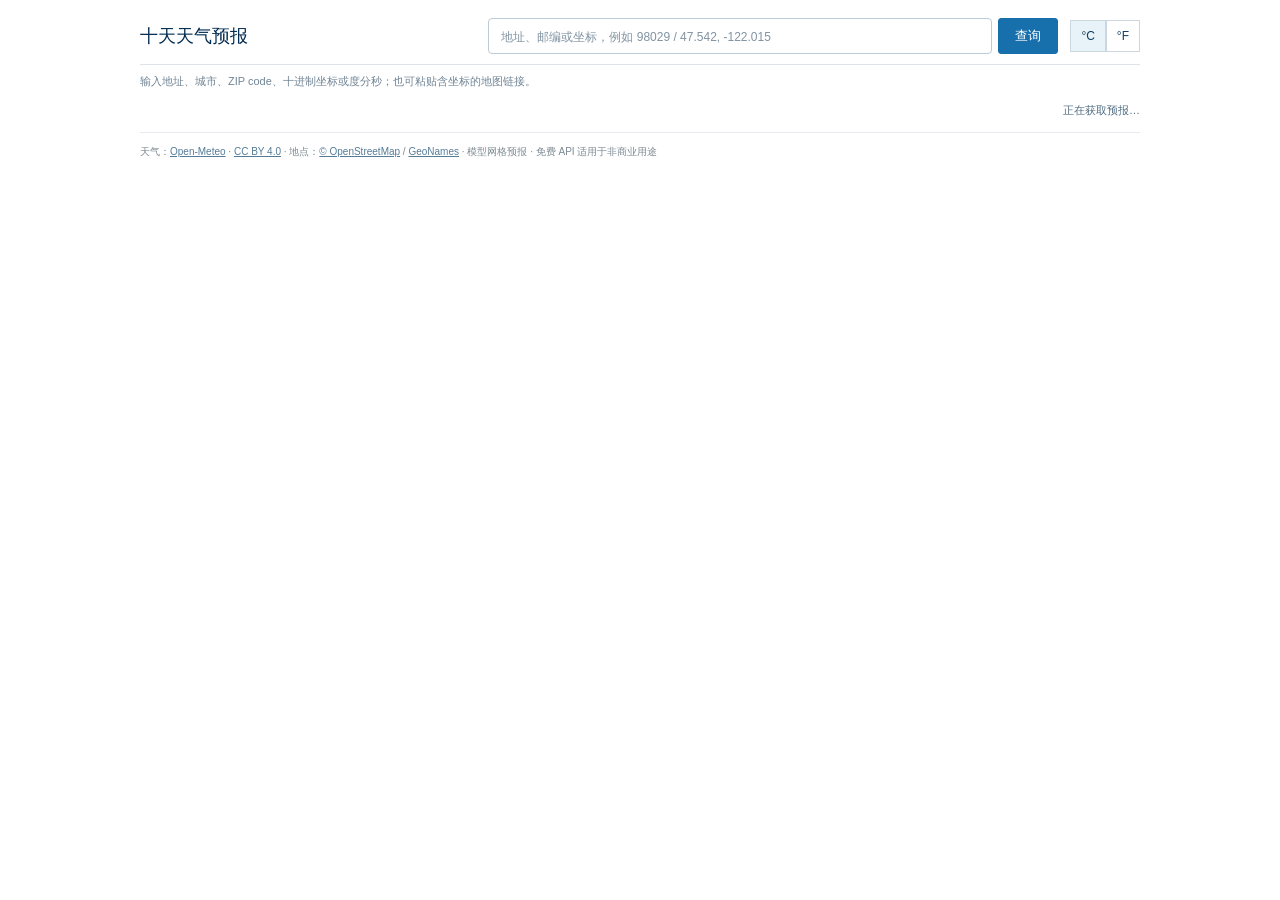
==== index.html @ ebcf1094 "Publish GPS weather forecast at /weather/" ====
<!doctype html>
<html lang="zh-CN">
<head><meta charset="utf-8"><meta name="viewport" content="width=device-width,initial-scale=1"><meta http-equiv="refresh" content="0;url=weather/"><title>天气预报</title></head>
<body><a href="weather/">打开十天天气预报</a></body>
</html>
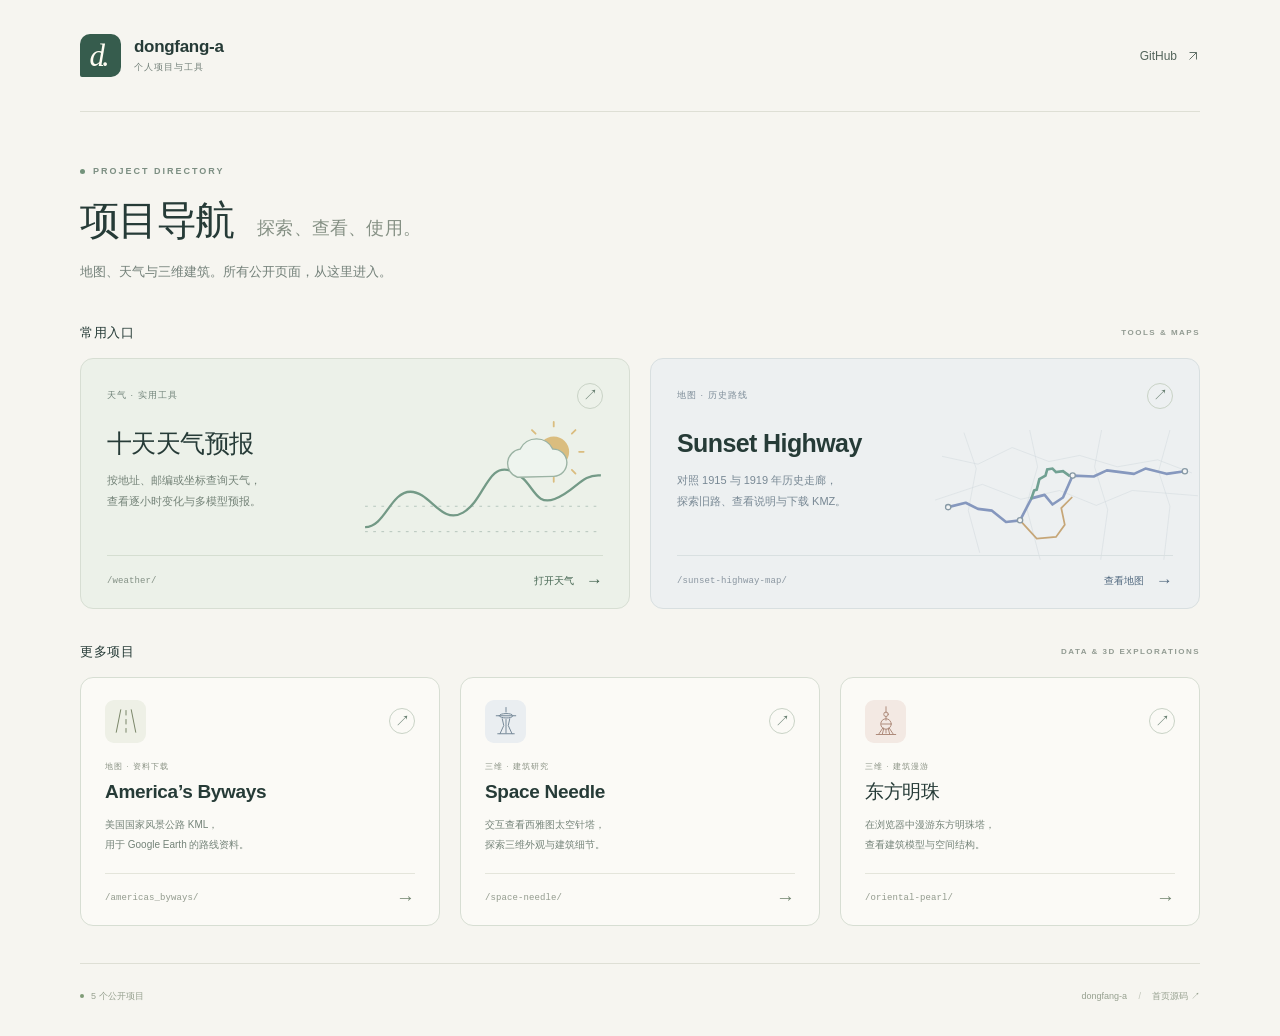
==== commit b26b5975: "Add homepage navigation for public tools and 3D projects" ====
--- a/index.html
+++ b/index.html
@@ -1,5 +1,79 @@
 <!doctype html>
 <html lang="zh-CN">
-<head><meta charset="utf-8"><meta name="viewport" content="width=device-width,initial-scale=1"><meta http-equiv="refresh" content="0;url=weather/"><title>天气预报</title></head>
-<body><a href="weather/">打开十天天气预报</a></body>
+<head>
+  <meta charset="utf-8">
+  <meta name="viewport" content="width=device-width,initial-scale=1">
+  <meta name="theme-color" content="#f6f5f0">
+  <meta name="description" content="dongfang-a 的项目导航：天气预报、Sunset Highway 历史地图、美国风景公路与三维建筑。">
+  <title>项目导航 · dongfang-a</title>
+  <link rel="canonical" href="https://dongfang-a.github.io/">
+  <link rel="icon" href="./home-icon.svg" type="image/svg+xml">
+  <link rel="stylesheet" href="./home.css">
+</head>
+<body>
+  <a class="skip-link" href="#projects">跳到项目列表</a>
+  <div class="page">
+    <header class="header">
+      <a class="brand" href="./" aria-label="dongfang-a 首页"><span class="brand-mark">d.</span><span>dongfang-a<small>个人项目与工具</small></span></a>
+      <a class="github-link" href="https://github.com/dongfang-a" target="_blank" rel="noopener noreferrer">GitHub <svg viewBox="0 0 20 20" aria-hidden="true"><path d="M5 15 15 5M5 5h10v10"/></svg></a>
+    </header>
+    <main id="projects">
+      <section class="intro" aria-labelledby="page-title">
+        <p class="eyebrow"><span></span> PROJECT DIRECTORY</p>
+        <h1 id="page-title">项目导航<span>探索、查看、使用。</span></h1>
+        <p class="intro-copy">地图、天气与三维建筑。所有公开页面，从这里进入。</p>
+      </section>
+      <section aria-labelledby="featured-title">
+        <div class="section-heading"><h2 id="featured-title">常用入口</h2><span>TOOLS &amp; MAPS</span></div>
+        <div class="featured-grid">
+          <a class="project-card featured weather-card" href="./weather/" aria-labelledby="weather-title weather-description">
+            <div class="card-top"><span class="category">天气 · 实用工具</span><span class="open-arrow" aria-hidden="true">↗</span></div>
+            <div class="card-copy"><h3 id="weather-title">十天天气预报</h3><p id="weather-description">按地址、邮编或坐标查询天气，<br>查看逐小时变化与多模型预报。</p></div>
+            <svg class="weather-art" viewBox="0 0 290 150" fill="none" aria-hidden="true">
+              <path d="M10 94h260M10 122h260" stroke="#a9bcb2" stroke-dasharray="3 6"/>
+              <path d="M10 117C32 117 38 78 60 78S94 115 118 101s27-56 53-46 24 40 48 31 29-28 51-26" stroke="#638e79" stroke-width="2.5"/>
+              <circle cx="218" cy="34" r="17" fill="#d8b570"/>
+              <g stroke="#d8b570" stroke-width="2" stroke-linecap="round"><path d="M218 6V1m0 66v-5M190 34h-5m66 0h-5m-48-20-4-4m48 48-4-4m0-40 4-4m-48 48 4-4"/></g>
+              <path d="M178 62a16 16 0 0 1 3-31 20 20 0 0 1 36 0 15 15 0 0 1 1 30Z" fill="#eef4ee" stroke="#90aa9a" stroke-width="1.5"/>
+            </svg>
+            <div class="card-bottom"><span class="path">/weather/</span><span class="action">打开天气 <span aria-hidden="true">→</span></span></div>
+          </a>
+          <a class="project-card featured sunset-card" href="./sunset-highway-map/" aria-labelledby="sunset-title sunset-description">
+            <div class="card-top"><span class="category">地图 · 历史路线</span><span class="open-arrow" aria-hidden="true">↗</span></div>
+            <div class="card-copy"><h3 id="sunset-title">Sunset Highway</h3><p id="sunset-description">对照 1915 与 1919 年历史走廊，<br>探索旧路、查看说明与下载 KMZ。</p></div>
+            <svg class="route-art" viewBox="0 0 300 148" fill="none" aria-hidden="true">
+              <path d="m8 30 41 9 39-19 42 16 35-7 43 13 46-8 39 15M0 80l54-18 44 17 44-10 42 17 41-17 75 6M33 3l14 41-9 48 13 48M108 0l9 42-13 45 16 61M190 0l-8 42 15 49-8 57M268 0l-13 47 13 40-7 61" stroke="#c3cdd4" opacity=".5"/>
+              <path d="m15 88 20-5 14 7 16 2 16 13 16-2 13-25 15-4 9 11 12-8 11-25 24 1 15-7 31 4 13-6 24 6 21-3" stroke="#697fb0" stroke-width="3" stroke-linecap="round" stroke-linejoin="round"/>
+              <path d="m97 103 19 21 22-2 10-14-4-19 12-12" stroke="#bc9256" stroke-width="2" stroke-linecap="round"/>
+              <path d="m110 78 3-9 3-1 3-12 7-4 2-7 6-1 4 4 8-1 7 5" stroke="#4f8b79" stroke-width="3" stroke-linecap="round"/>
+              <g fill="#f6f7f7" stroke="#6b8190" stroke-width="1.5"><circle cx="15" cy="88" r="3"/><circle cx="97" cy="103" r="3"/><circle cx="157" cy="52" r="3"/><circle cx="285" cy="47" r="3"/></g>
+            </svg>
+            <div class="card-bottom"><span class="path">/sunset-highway-map/</span><span class="action">查看地图 <span aria-hidden="true">→</span></span></div>
+          </a>
+        </div>
+      </section>
+      <section class="more-section" aria-labelledby="more-title">
+        <div class="section-heading"><h2 id="more-title">更多项目</h2><span>DATA &amp; 3D EXPLORATIONS</span></div>
+        <div class="project-grid">
+          <a class="project-card compact" href="./americas_byways/" aria-labelledby="byways-title byways-description">
+            <div class="card-top"><span class="project-icon" aria-hidden="true"><svg viewBox="0 0 40 40"><path d="m13 5-6 30M27 5l6 30M20 6v6m0 6v6m0 6v5"/></svg></span><span class="open-arrow" aria-hidden="true">↗</span></div>
+            <span class="category">地图 · 资料下载</span><h3 id="byways-title">America’s Byways</h3><p id="byways-description">美国国家风景公路 KML，<br>用于 Google Earth 的路线资料。</p>
+            <div class="card-bottom"><span class="path">/americas_byways/</span><span class="mini-action" aria-hidden="true">→</span></div>
+          </a>
+          <a class="project-card compact" href="./space-needle/" aria-labelledby="needle-title needle-description">
+            <div class="card-top"><span class="project-icon needle-icon" aria-hidden="true"><svg viewBox="0 0 40 40"><path d="M20 2v6M11 13c0-4 18-4 18 0s-18 4-18 0Zm-4 0h26M15 17l2 9-5 11m13-20-2 9 5 11M20 18v18M9 37h22"/></svg></span><span class="open-arrow" aria-hidden="true">↗</span></div>
+            <span class="category">三维 · 建筑研究</span><h3 id="needle-title">Space Needle</h3><p id="needle-description">交互查看西雅图太空针塔，<br>探索三维外观与建筑细节。</p>
+            <div class="card-bottom"><span class="path">/space-needle/</span><span class="mini-action" aria-hidden="true">→</span></div>
+          </a>
+          <a class="project-card compact" href="./oriental-pearl/" aria-labelledby="pearl-title pearl-description">
+            <div class="card-top"><span class="project-icon pearl-icon" aria-hidden="true"><svg viewBox="0 0 40 40"><path d="M20 1v8m0 5v5m0 12v5M16 29 10 38m14-9 6 9M17 30l-2 8m8-8 2 8"/><circle cx="20" cy="11" r="3"/><circle cx="20" cy="24" r="7"/><path d="M7 38h26M14 24h12"/></svg></span><span class="open-arrow" aria-hidden="true">↗</span></div>
+            <span class="category">三维 · 建筑漫游</span><h3 id="pearl-title">东方明珠</h3><p id="pearl-description">在浏览器中漫游东方明珠塔，<br>查看建筑模型与空间结构。</p>
+            <div class="card-bottom"><span class="path">/oriental-pearl/</span><span class="mini-action" aria-hidden="true">→</span></div>
+          </a>
+        </div>
+      </section>
+    </main>
+    <footer class="footer"><span><i aria-hidden="true"></i>5 个公开项目</span><span>dongfang-a <b>/</b> <a href="https://github.com/dongfang-a/dongfang-a.github.io" target="_blank" rel="noopener noreferrer">首页源码 ↗</a></span></footer>
+  </div>
+</body>
 </html>
--- a/home.css
+++ b/home.css
@@ -0,0 +1,11 @@
+:root{color-scheme:light;--paper:#f6f5f0;--ink:#263b37;--muted:#738079;--line:#dedfd5;--green:#365c4d;font-family:"Segoe UI","Microsoft YaHei",-apple-system,BlinkMacSystemFont,sans-serif;font-synthesis:none}
+*{box-sizing:border-box}html{scroll-behavior:smooth}body{margin:0;background:var(--paper);color:var(--ink);-webkit-font-smoothing:antialiased}a{color:inherit}.page{width:min(1120px,calc(100% - 80px));margin:auto}
+.header{height:112px;display:flex;align-items:center;justify-content:space-between;border-bottom:1px solid var(--line)}.brand{display:flex;align-items:center;gap:13px;text-decoration:none;font-size:17px;font-weight:650;letter-spacing:-.3px}.brand-mark{display:grid;place-items:center;width:41px;height:43px;background:var(--green);color:#fffdf3;border-radius:10px 10px 10px 2px;font:italic 31px Georgia,serif;letter-spacing:-3px;padding-right:5px}.brand small{display:block;font-size:9px;letter-spacing:1px;color:var(--muted);font-weight:400;margin-top:4px}.github-link{display:flex;align-items:center;gap:9px;font-size:12px;color:#53645b;text-decoration:none;padding:10px 0 10px 12px}.github-link svg{width:14px;height:14px;fill:none;stroke:currentColor;stroke-width:1.3}
+.intro{padding:54px 0 39px}.eyebrow{display:flex;gap:8px;align-items:center;font-size:9px;font-weight:650;letter-spacing:2px;color:#7c8e82;margin:0 0 17px}.eyebrow span{width:5px;height:5px;border-radius:50%;background:#73937b}h1{margin:0;font-size:40px;font-weight:650;line-height:1.35;letter-spacing:-1.7px}h1 span{margin-left:24px;font-size:18px;letter-spacing:.2px;font-weight:400;color:#859084}.intro-copy{margin:13px 0 0;font-size:13px;line-height:1.9;color:var(--muted)}.section-heading{display:flex;align-items:center;justify-content:space-between;margin-bottom:16px}.section-heading h2{font-size:13px;letter-spacing:.5px;font-weight:600;margin:0}.section-heading>span{font-size:8px;font-weight:600;letter-spacing:1.5px;color:#929b92}
+.featured-grid{display:grid;grid-template-columns:1fr 1fr;gap:20px}.project-card{position:relative;display:block;text-decoration:none;border:1px solid #d7ded3;border-radius:13px;overflow:hidden;transition:transform .18s,border-color .18s,box-shadow .18s;background:#fbfaf6}.project-card:hover{transform:translateY(-3px);border-color:#9fb1a0;box-shadow:0 10px 28px #2a423b0b}.project-card:focus-visible,.github-link:focus-visible,.brand:focus-visible,.footer a:focus-visible{outline:3px solid #a68d52;outline-offset:5px}.featured{padding:24px 26px 0;min-height:251px;display:flex;flex-direction:column}.weather-card{background:#ecf1e9}.sunset-card{background:#edf0f1;border-color:#d8dfe0}.card-top{display:flex;justify-content:space-between;align-items:center;position:relative;z-index:1}.category{font-size:9px;letter-spacing:1px;color:#71847a}.sunset-card .category{color:#7e8d99}.open-arrow{display:grid;place-items:center;border-radius:50%;height:26px;width:26px;border:1px solid #c9d3c6;color:#6b8274;font-size:15px;transition:background .18s,color .18s}.project-card:hover .open-arrow{background:#385d4e;border-color:#385d4e;color:#fff}.card-copy{position:relative;z-index:1;margin-top:17px;pointer-events:none}.project-card h3{font-size:25px;font-weight:600;letter-spacing:-.6px;line-height:1.4;margin:0}.project-card p{font-size:11px;line-height:1.95;color:#748378;margin:9px 0 17px}.sunset-card p{color:#788894}.card-bottom{display:flex;justify-content:space-between;align-items:center;gap:8px;position:relative;z-index:1;margin-top:auto;padding:15px 0 17px;border-top:1px solid #d5ded1}.sunset-card .card-bottom{border-top-color:#d9e0e1}.path{font-family:Consolas,"Courier New",monospace;font-size:9px;letter-spacing:.1px;color:#839085}.action{display:flex;align-items:center;gap:12px;color:#42634f;font-size:10px;font-weight:600}.sunset-card .path{color:#8a96a0}.sunset-card .action{color:#536a80}.action>span{font-size:17px}.weather-art{position:absolute;right:10px;bottom:51px;width:48%;max-width:280px;opacity:.88;pointer-events:none}.route-art{position:absolute;right:1px;bottom:48px;width:48%;max-width:280px;opacity:.78;pointer-events:none}
+.more-section{margin-top:34px}.project-grid{display:grid;grid-template-columns:repeat(3,1fr);gap:20px}.compact{padding:22px 24px 0;min-height:249px;display:flex;flex-direction:column}.compact .card-top{margin-bottom:18px}.compact .category{font-size:8px;color:#899183;margin-bottom:7px}.compact h3{font-size:19px;letter-spacing:-.3px}.compact p{font-size:10px;line-height:1.95;margin-top:10px;margin-bottom:18px}.compact .card-bottom{padding-top:13px;padding-bottom:16px;border-color:#e4e5db}.compact .path{font-size:9px;color:#929a8d}.mini-action{font-size:19px;color:#768974}.project-icon{width:41px;height:43px;display:grid;place-items:center;border-radius:9px;background:#eef0e6;color:#778365}.project-icon svg{width:30px;height:32px;fill:none;stroke:currentColor;stroke-width:1.3;stroke-linecap:round;stroke-linejoin:round}.needle-icon{background:#eaeef1;color:#758797}.pearl-icon{background:#f3e9e3;color:#ad8a7a}
+.footer{display:flex;justify-content:space-between;align-items:center;gap:20px;margin-top:37px;padding:24px 0 32px;border-top:1px solid var(--line);font-size:9px;color:#96a08f;line-height:1.8}.footer>span:first-child{display:flex;gap:7px;align-items:center}.footer i{height:4px;width:4px;background:#7f9b76;border-radius:50%}.footer b{margin:0 9px;color:#c0c5b9;font-weight:400}.footer a{text-decoration:none}.footer a:hover{text-decoration:underline;text-underline-offset:3px}.skip-link{position:absolute;z-index:10;left:15px;top:-60px;background:#fffdf5;border:1px solid var(--green);padding:12px 16px;font-size:13px;border-radius:5px}.skip-link:focus{top:12px}
+@media(min-width:1450px){.intro{padding-top:66px;padding-bottom:44px}.featured{min-height:270px}.compact{min-height:264px}.more-section{margin-top:38px}}
+@media(max-width:1000px){.page{width:calc(100% - 60px)}.featured{padding-left:22px;padding-right:22px}.project-card h3{font-size:23px}.weather-art,.route-art{width:45%;opacity:.55;right:0}.project-card p{font-size:10px}.compact{padding-left:20px;padding-right:20px}.compact h3{font-size:17px}.compact p{font-size:10px}.project-grid{gap:15px}.featured-grid{gap:16px}.card-copy{max-width:86%}.category{font-size:8px}}
+@media(max-width:720px){.page{width:calc(100% - 36px);max-width:540px}.header{height:91px}.brand{font-size:16px;gap:10px}.brand-mark{width:35px;height:37px;font-size:28px;border-radius:8px 8px 8px 2px}.brand small{font-size:8px}.github-link{font-size:11px;gap:7px}.intro{padding:37px 0 31px}.eyebrow{font-size:8px;letter-spacing:1.8px;margin-bottom:14px}h1{font-size:34px;letter-spacing:-1.3px}h1 span{display:block;font-size:16px;margin:9px 0 0;letter-spacing:.3px}.intro-copy{font-size:11px;line-height:1.95;margin-top:12px;max-width:310px}.section-heading{margin-bottom:13px}.section-heading h2{font-size:12px}.section-heading>span{font-size:7px;letter-spacing:1px}.featured-grid{grid-template-columns:1fr;gap:14px}.featured{padding:20px 22px 0;min-height:241px;border-radius:12px}.card-copy{margin-top:17px}.project-card h3{font-size:24px}.project-card p{font-size:11px;margin-bottom:16px}.featured .category{font-size:8px}.weather-art{width:46%;max-width:220px;opacity:.7;right:4px;bottom:52px}.route-art{width:49%;max-width:240px;opacity:.6;right:0;bottom:45px}.card-bottom{padding-top:14px;padding-bottom:15px}.path{font-size:9px}.action{font-size:10px}.more-section{margin-top:29px}.project-grid{grid-template-columns:1fr;gap:13px}.compact{padding:21px 22px 0;min-height:228px}.compact .card-top{margin-bottom:14px}.compact .category{font-size:8px}.compact h3{font-size:21px}.compact p{font-size:11px;line-height:1.9;margin-top:8px;margin-bottom:19px}.compact .card-bottom{padding-top:13px;padding-bottom:15px}.compact .path{font-size:9px}.compact .open-arrow{height:25px;width:25px}.footer{margin-top:29px;padding-top:20px;padding-bottom:27px;font-size:8px;gap:10px}.footer b{margin:0 5px}}
+@media(prefers-reduced-motion:reduce){html{scroll-behavior:auto}.project-card,.open-arrow{transition:none}.project-card:hover{transform:none}}
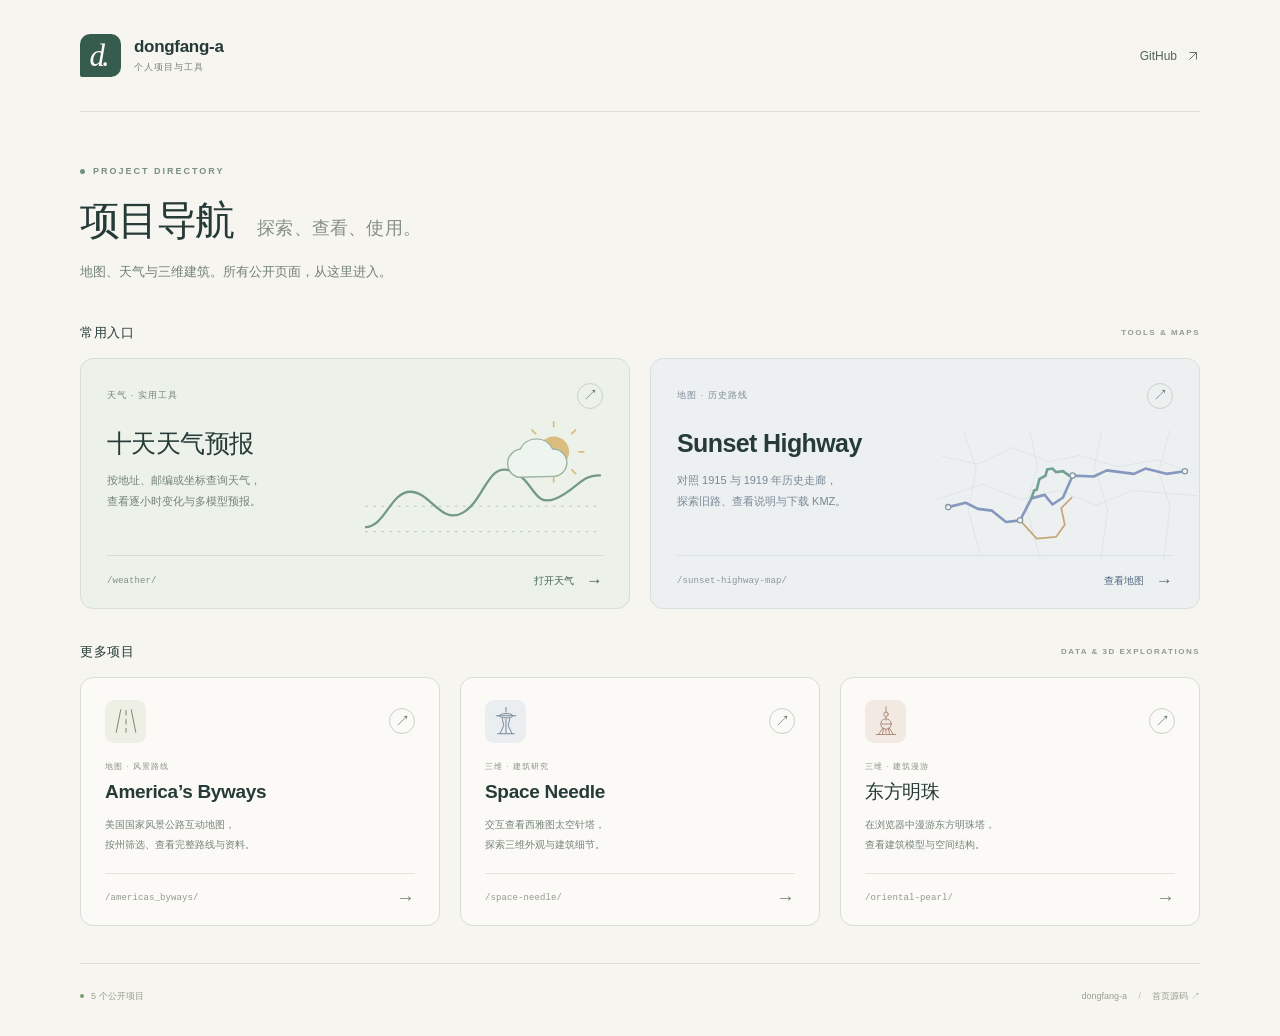
==== commit 71823bc7: "Link homepage to interactive Americas Byways map" ====
--- a/index.html
+++ b/index.html
@@ -57,7 +57,7 @@
         <div class="project-grid">
           <a class="project-card compact" href="./americas_byways/" aria-labelledby="byways-title byways-description">
             <div class="card-top"><span class="project-icon" aria-hidden="true"><svg viewBox="0 0 40 40"><path d="m13 5-6 30M27 5l6 30M20 6v6m0 6v6m0 6v5"/></svg></span><span class="open-arrow" aria-hidden="true">↗</span></div>
-            <span class="category">地图 · 资料下载</span><h3 id="byways-title">America’s Byways</h3><p id="byways-description">美国国家风景公路 KML，<br>用于 Google Earth 的路线资料。</p>
+            <span class="category">地图 · 风景路线</span><h3 id="byways-title">America’s Byways</h3><p id="byways-description">美国国家风景公路互动地图，<br>按州筛选、查看完整路线与资料。</p>
             <div class="card-bottom"><span class="path">/americas_byways/</span><span class="mini-action" aria-hidden="true">→</span></div>
           </a>
           <a class="project-card compact" href="./space-needle/" aria-labelledby="needle-title needle-description">
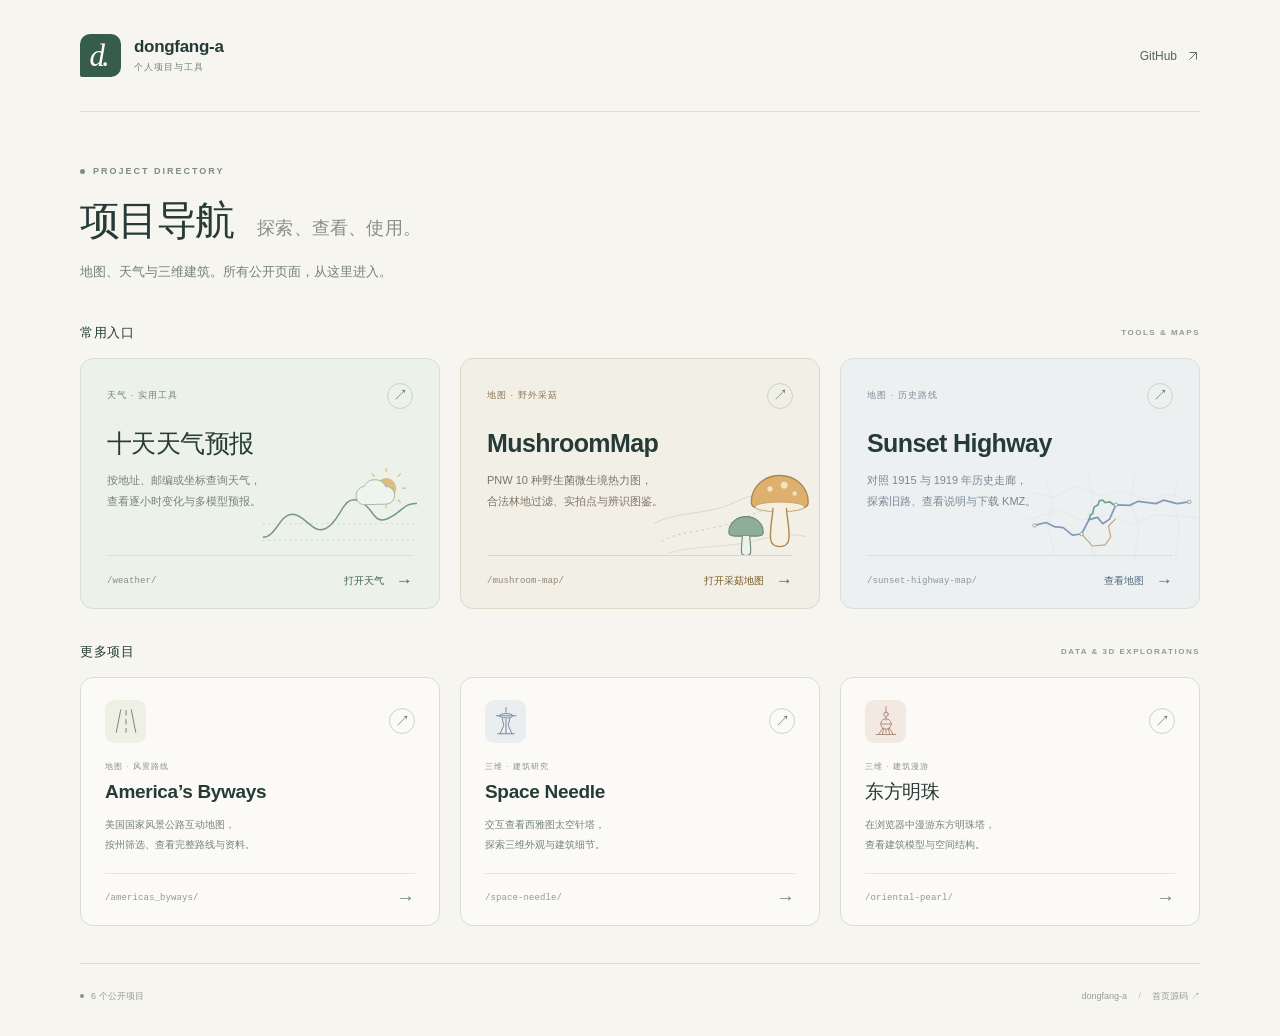
==== commit 5178d2b4: "Add MushroomMap static web app (/mushroom-map/) and homepage card" ====
--- a/index.html
+++ b/index.html
@@ -4,7 +4,7 @@
   <meta charset="utf-8">
   <meta name="viewport" content="width=device-width,initial-scale=1">
   <meta name="theme-color" content="#f6f5f0">
-  <meta name="description" content="dongfang-a 的项目导航：天气预报、Sunset Highway 历史地图、美国风景公路与三维建筑。">
+  <meta name="description" content="dongfang-a 的项目导航：天气预报、MushroomMap 野外采菇地图、Sunset Highway 历史地图、美国风景公路与三维建筑。">
   <title>项目导航 · dongfang-a</title>
   <link rel="canonical" href="https://dongfang-a.github.io/">
   <link rel="icon" href="./home-icon.svg" type="image/svg+xml">
@@ -37,6 +37,24 @@
               <path d="M178 62a16 16 0 0 1 3-31 20 20 0 0 1 36 0 15 15 0 0 1 1 30Z" fill="#eef4ee" stroke="#90aa9a" stroke-width="1.5"/>
             </svg>
             <div class="card-bottom"><span class="path">/weather/</span><span class="action">打开天气 <span aria-hidden="true">→</span></span></div>
+          </a>
+          <a class="project-card featured mushroom-card" href="./mushroom-map/" aria-labelledby="mushroom-title mushroom-description">
+            <div class="card-top"><span class="category">地图 · 野外采菇</span><span class="open-arrow" aria-hidden="true">↗</span></div>
+            <div class="card-copy"><h3 id="mushroom-title">MushroomMap</h3><p id="mushroom-description">PNW 10 种野生菌微生境热力图，<br>合法林地过滤、实拍点与辨识图鉴。</p></div>
+            <svg class="mushroom-art" viewBox="0 0 220 145" fill="none" aria-hidden="true">
+              <path d="M18 118c30-16 62-12 96-26s56-24 88-14" stroke="#cfc6b1" stroke-width="1.4" stroke-dasharray="3 5"/>
+              <path d="M8 94c36-18 70-10 108-28 24-12 52-18 94-6" stroke="#cfc6b1" stroke-width="1.2" opacity=".75"/>
+              <path d="M26 134c42-12 78-6 122-18 24-6 44-10 64-4" stroke="#cfc6b1" stroke-width="1.1" opacity=".7"/>
+              <path d="M138 66c0-22 18-36 38-36s38 14 38 36c0 5-6 9-14 9h-48c-8 0-14-4-14-9Z" fill="#d8a354" stroke="#9e7030" stroke-width="1.8"/>
+              <ellipse cx="176" cy="72" rx="33" ry="6.5" fill="#f7efdc" stroke="#b99763" stroke-width="1.3"/>
+              <path d="M167 74c-1 16-5 29-3 42 1 6 6 9 12 9s11-3 12-9c2-13-2-26-3-42" fill="#f6f1e4" stroke="#9e7030" stroke-width="1.8" stroke-linecap="round"/>
+              <circle cx="163" cy="48" r="3.5" fill="#f7ebd2" opacity=".85"/>
+              <circle cx="182" cy="43" r="4.5" fill="#f7ebd2" opacity=".85"/>
+              <circle cx="196" cy="54" r="3" fill="#f7ebd2" opacity=".8"/>
+              <path d="M108 106c0-13 11-21 23-21s23 8 23 21c0 3-3 5-8 5h-30c-5 0-8-2-8-5Z" fill="#7aa088" stroke="#4d735d" stroke-width="1.5"/>
+              <path d="M126 111c0 9-2 15-1 22 0 3 3 4 6 4s6-1 6-4c1-7-1-13-1-22" fill="#eef3ec" stroke="#4d735d" stroke-width="1.5"/>
+            </svg>
+            <div class="card-bottom"><span class="path">/mushroom-map/</span><span class="action">打开采菇地图 <span aria-hidden="true">→</span></span></div>
           </a>
           <a class="project-card featured sunset-card" href="./sunset-highway-map/" aria-labelledby="sunset-title sunset-description">
             <div class="card-top"><span class="category">地图 · 历史路线</span><span class="open-arrow" aria-hidden="true">↗</span></div>
@@ -73,7 +91,7 @@
         </div>
       </section>
     </main>
-    <footer class="footer"><span><i aria-hidden="true"></i>5 个公开项目</span><span>dongfang-a <b>/</b> <a href="https://github.com/dongfang-a/dongfang-a.github.io" target="_blank" rel="noopener noreferrer">首页源码 ↗</a></span></footer>
+    <footer class="footer"><span><i aria-hidden="true"></i>6 个公开项目</span><span>dongfang-a <b>/</b> <a href="https://github.com/dongfang-a/dongfang-a.github.io" target="_blank" rel="noopener noreferrer">首页源码 ↗</a></span></footer>
   </div>
 </body>
 </html>
--- a/home.css
+++ b/home.css
@@ -2,10 +2,10 @@
 *{box-sizing:border-box}html{scroll-behavior:smooth}body{margin:0;background:var(--paper);color:var(--ink);-webkit-font-smoothing:antialiased}a{color:inherit}.page{width:min(1120px,calc(100% - 80px));margin:auto}
 .header{height:112px;display:flex;align-items:center;justify-content:space-between;border-bottom:1px solid var(--line)}.brand{display:flex;align-items:center;gap:13px;text-decoration:none;font-size:17px;font-weight:650;letter-spacing:-.3px}.brand-mark{display:grid;place-items:center;width:41px;height:43px;background:var(--green);color:#fffdf3;border-radius:10px 10px 10px 2px;font:italic 31px Georgia,serif;letter-spacing:-3px;padding-right:5px}.brand small{display:block;font-size:9px;letter-spacing:1px;color:var(--muted);font-weight:400;margin-top:4px}.github-link{display:flex;align-items:center;gap:9px;font-size:12px;color:#53645b;text-decoration:none;padding:10px 0 10px 12px}.github-link svg{width:14px;height:14px;fill:none;stroke:currentColor;stroke-width:1.3}
 .intro{padding:54px 0 39px}.eyebrow{display:flex;gap:8px;align-items:center;font-size:9px;font-weight:650;letter-spacing:2px;color:#7c8e82;margin:0 0 17px}.eyebrow span{width:5px;height:5px;border-radius:50%;background:#73937b}h1{margin:0;font-size:40px;font-weight:650;line-height:1.35;letter-spacing:-1.7px}h1 span{margin-left:24px;font-size:18px;letter-spacing:.2px;font-weight:400;color:#859084}.intro-copy{margin:13px 0 0;font-size:13px;line-height:1.9;color:var(--muted)}.section-heading{display:flex;align-items:center;justify-content:space-between;margin-bottom:16px}.section-heading h2{font-size:13px;letter-spacing:.5px;font-weight:600;margin:0}.section-heading>span{font-size:8px;font-weight:600;letter-spacing:1.5px;color:#929b92}
-.featured-grid{display:grid;grid-template-columns:1fr 1fr;gap:20px}.project-card{position:relative;display:block;text-decoration:none;border:1px solid #d7ded3;border-radius:13px;overflow:hidden;transition:transform .18s,border-color .18s,box-shadow .18s;background:#fbfaf6}.project-card:hover{transform:translateY(-3px);border-color:#9fb1a0;box-shadow:0 10px 28px #2a423b0b}.project-card:focus-visible,.github-link:focus-visible,.brand:focus-visible,.footer a:focus-visible{outline:3px solid #a68d52;outline-offset:5px}.featured{padding:24px 26px 0;min-height:251px;display:flex;flex-direction:column}.weather-card{background:#ecf1e9}.sunset-card{background:#edf0f1;border-color:#d8dfe0}.card-top{display:flex;justify-content:space-between;align-items:center;position:relative;z-index:1}.category{font-size:9px;letter-spacing:1px;color:#71847a}.sunset-card .category{color:#7e8d99}.open-arrow{display:grid;place-items:center;border-radius:50%;height:26px;width:26px;border:1px solid #c9d3c6;color:#6b8274;font-size:15px;transition:background .18s,color .18s}.project-card:hover .open-arrow{background:#385d4e;border-color:#385d4e;color:#fff}.card-copy{position:relative;z-index:1;margin-top:17px;pointer-events:none}.project-card h3{font-size:25px;font-weight:600;letter-spacing:-.6px;line-height:1.4;margin:0}.project-card p{font-size:11px;line-height:1.95;color:#748378;margin:9px 0 17px}.sunset-card p{color:#788894}.card-bottom{display:flex;justify-content:space-between;align-items:center;gap:8px;position:relative;z-index:1;margin-top:auto;padding:15px 0 17px;border-top:1px solid #d5ded1}.sunset-card .card-bottom{border-top-color:#d9e0e1}.path{font-family:Consolas,"Courier New",monospace;font-size:9px;letter-spacing:.1px;color:#839085}.action{display:flex;align-items:center;gap:12px;color:#42634f;font-size:10px;font-weight:600}.sunset-card .path{color:#8a96a0}.sunset-card .action{color:#536a80}.action>span{font-size:17px}.weather-art{position:absolute;right:10px;bottom:51px;width:48%;max-width:280px;opacity:.88;pointer-events:none}.route-art{position:absolute;right:1px;bottom:48px;width:48%;max-width:280px;opacity:.78;pointer-events:none}
+.featured-grid{display:grid;grid-template-columns:repeat(3,1fr);gap:20px}.project-card{position:relative;display:block;text-decoration:none;border:1px solid #d7ded3;border-radius:13px;overflow:hidden;transition:transform .18s,border-color .18s,box-shadow .18s;background:#fbfaf6}.project-card:hover{transform:translateY(-3px);border-color:#9fb1a0;box-shadow:0 10px 28px #2a423b0b}.project-card:focus-visible,.github-link:focus-visible,.brand:focus-visible,.footer a:focus-visible{outline:3px solid #a68d52;outline-offset:5px}.featured{padding:24px 26px 0;min-height:251px;display:flex;flex-direction:column}.weather-card{background:#ecf1e9}.sunset-card{background:#edf0f1;border-color:#d8dfe0}.mushroom-card{background:#f2efe6;border-color:#ded7c6}.card-top{display:flex;justify-content:space-between;align-items:center;position:relative;z-index:1}.category{font-size:9px;letter-spacing:1px;color:#71847a}.sunset-card .category{color:#7e8d99}.mushroom-card .category{color:#8a7859}.open-arrow{display:grid;place-items:center;border-radius:50%;height:26px;width:26px;border:1px solid #c9d3c6;color:#6b8274;font-size:15px;transition:background .18s,color .18s}.project-card:hover .open-arrow{background:#385d4e;border-color:#385d4e;color:#fff}.card-copy{position:relative;z-index:1;margin-top:17px;pointer-events:none}.project-card h3{font-size:25px;font-weight:600;letter-spacing:-.6px;line-height:1.4;margin:0}.project-card p{font-size:11px;line-height:1.95;color:#748378;margin:9px 0 17px}.sunset-card p{color:#788894}.mushroom-card p{color:#7d7463}.card-bottom{display:flex;justify-content:space-between;align-items:center;gap:8px;position:relative;z-index:1;margin-top:auto;padding:15px 0 17px;border-top:1px solid #d5ded1}.sunset-card .card-bottom{border-top-color:#d9e0e1}.mushroom-card .card-bottom{border-top-color:#ded7c7}.path{font-family:Consolas,"Courier New",monospace;font-size:9px;letter-spacing:.1px;color:#839085}.action{display:flex;align-items:center;gap:12px;color:#42634f;font-size:10px;font-weight:600}.sunset-card .path{color:#8a96a0}.sunset-card .action{color:#536a80}.mushroom-card .path{color:#918673}.mushroom-card .action{color:#7a5827}.action>span{font-size:17px}.weather-art{position:absolute;right:10px;bottom:51px;width:48%;max-width:280px;opacity:.88;pointer-events:none}.route-art{position:absolute;right:1px;bottom:48px;width:48%;max-width:280px;opacity:.78;pointer-events:none}.mushroom-art{position:absolute;right:6px;bottom:46px;width:46%;max-width:210px;opacity:.82;pointer-events:none}
 .more-section{margin-top:34px}.project-grid{display:grid;grid-template-columns:repeat(3,1fr);gap:20px}.compact{padding:22px 24px 0;min-height:249px;display:flex;flex-direction:column}.compact .card-top{margin-bottom:18px}.compact .category{font-size:8px;color:#899183;margin-bottom:7px}.compact h3{font-size:19px;letter-spacing:-.3px}.compact p{font-size:10px;line-height:1.95;margin-top:10px;margin-bottom:18px}.compact .card-bottom{padding-top:13px;padding-bottom:16px;border-color:#e4e5db}.compact .path{font-size:9px;color:#929a8d}.mini-action{font-size:19px;color:#768974}.project-icon{width:41px;height:43px;display:grid;place-items:center;border-radius:9px;background:#eef0e6;color:#778365}.project-icon svg{width:30px;height:32px;fill:none;stroke:currentColor;stroke-width:1.3;stroke-linecap:round;stroke-linejoin:round}.needle-icon{background:#eaeef1;color:#758797}.pearl-icon{background:#f3e9e3;color:#ad8a7a}
 .footer{display:flex;justify-content:space-between;align-items:center;gap:20px;margin-top:37px;padding:24px 0 32px;border-top:1px solid var(--line);font-size:9px;color:#96a08f;line-height:1.8}.footer>span:first-child{display:flex;gap:7px;align-items:center}.footer i{height:4px;width:4px;background:#7f9b76;border-radius:50%}.footer b{margin:0 9px;color:#c0c5b9;font-weight:400}.footer a{text-decoration:none}.footer a:hover{text-decoration:underline;text-underline-offset:3px}.skip-link{position:absolute;z-index:10;left:15px;top:-60px;background:#fffdf5;border:1px solid var(--green);padding:12px 16px;font-size:13px;border-radius:5px}.skip-link:focus{top:12px}
 @media(min-width:1450px){.intro{padding-top:66px;padding-bottom:44px}.featured{min-height:270px}.compact{min-height:264px}.more-section{margin-top:38px}}
-@media(max-width:1000px){.page{width:calc(100% - 60px)}.featured{padding-left:22px;padding-right:22px}.project-card h3{font-size:23px}.weather-art,.route-art{width:45%;opacity:.55;right:0}.project-card p{font-size:10px}.compact{padding-left:20px;padding-right:20px}.compact h3{font-size:17px}.compact p{font-size:10px}.project-grid{gap:15px}.featured-grid{gap:16px}.card-copy{max-width:86%}.category{font-size:8px}}
-@media(max-width:720px){.page{width:calc(100% - 36px);max-width:540px}.header{height:91px}.brand{font-size:16px;gap:10px}.brand-mark{width:35px;height:37px;font-size:28px;border-radius:8px 8px 8px 2px}.brand small{font-size:8px}.github-link{font-size:11px;gap:7px}.intro{padding:37px 0 31px}.eyebrow{font-size:8px;letter-spacing:1.8px;margin-bottom:14px}h1{font-size:34px;letter-spacing:-1.3px}h1 span{display:block;font-size:16px;margin:9px 0 0;letter-spacing:.3px}.intro-copy{font-size:11px;line-height:1.95;margin-top:12px;max-width:310px}.section-heading{margin-bottom:13px}.section-heading h2{font-size:12px}.section-heading>span{font-size:7px;letter-spacing:1px}.featured-grid{grid-template-columns:1fr;gap:14px}.featured{padding:20px 22px 0;min-height:241px;border-radius:12px}.card-copy{margin-top:17px}.project-card h3{font-size:24px}.project-card p{font-size:11px;margin-bottom:16px}.featured .category{font-size:8px}.weather-art{width:46%;max-width:220px;opacity:.7;right:4px;bottom:52px}.route-art{width:49%;max-width:240px;opacity:.6;right:0;bottom:45px}.card-bottom{padding-top:14px;padding-bottom:15px}.path{font-size:9px}.action{font-size:10px}.more-section{margin-top:29px}.project-grid{grid-template-columns:1fr;gap:13px}.compact{padding:21px 22px 0;min-height:228px}.compact .card-top{margin-bottom:14px}.compact .category{font-size:8px}.compact h3{font-size:21px}.compact p{font-size:11px;line-height:1.9;margin-top:8px;margin-bottom:19px}.compact .card-bottom{padding-top:13px;padding-bottom:15px}.compact .path{font-size:9px}.compact .open-arrow{height:25px;width:25px}.footer{margin-top:29px;padding-top:20px;padding-bottom:27px;font-size:8px;gap:10px}.footer b{margin:0 5px}}
+@media(max-width:1000px){.page{width:calc(100% - 60px)}.featured{padding-left:22px;padding-right:22px}.project-card h3{font-size:22px}.weather-art,.route-art,.mushroom-art{width:45%;opacity:.55;right:0}.project-card p{font-size:10px}.compact{padding-left:20px;padding-right:20px}.compact h3{font-size:17px}.compact p{font-size:10px}.project-grid{gap:15px}.featured-grid{grid-template-columns:1fr 1fr;gap:16px}.card-copy{max-width:86%}.category{font-size:8px}}
+@media(max-width:720px){.page{width:calc(100% - 36px);max-width:540px}.header{height:91px}.brand{font-size:16px;gap:10px}.brand-mark{width:35px;height:37px;font-size:28px;border-radius:8px 8px 8px 2px}.brand small{font-size:8px}.github-link{font-size:11px;gap:7px}.intro{padding:37px 0 31px}.eyebrow{font-size:8px;letter-spacing:1.8px;margin-bottom:14px}h1{font-size:34px;letter-spacing:-1.3px}h1 span{display:block;font-size:16px;margin:9px 0 0;letter-spacing:.3px}.intro-copy{font-size:11px;line-height:1.95;margin-top:12px;max-width:310px}.section-heading{margin-bottom:13px}.section-heading h2{font-size:12px}.section-heading>span{font-size:7px;letter-spacing:1px}.featured-grid{grid-template-columns:1fr;gap:14px}.featured{padding:20px 22px 0;min-height:241px;border-radius:12px}.card-copy{margin-top:17px}.project-card h3{font-size:24px}.project-card p{font-size:11px;margin-bottom:16px}.featured .category{font-size:8px}.weather-art{width:46%;max-width:220px;opacity:.7;right:4px;bottom:52px}.route-art{width:49%;max-width:240px;opacity:.6;right:0;bottom:45px}.mushroom-art{width:44%;max-width:200px;opacity:.75;right:4px;bottom:48px}.card-bottom{padding-top:14px;padding-bottom:15px}.path{font-size:9px}.action{font-size:10px}.more-section{margin-top:29px}.project-grid{grid-template-columns:1fr;gap:13px}.compact{padding:21px 22px 0;min-height:228px}.compact .card-top{margin-bottom:14px}.compact .category{font-size:8px}.compact h3{font-size:21px}.compact p{font-size:11px;line-height:1.9;margin-top:8px;margin-bottom:19px}.compact .card-bottom{padding-top:13px;padding-bottom:15px}.compact .path{font-size:9px}.compact .open-arrow{height:25px;width:25px}.footer{margin-top:29px;padding-top:20px;padding-bottom:27px;font-size:8px;gap:10px}.footer b{margin:0 5px}}
 @media(prefers-reduced-motion:reduce){html{scroll-behavior:auto}.project-card,.open-arrow{transition:none}.project-card:hover{transform:none}}
